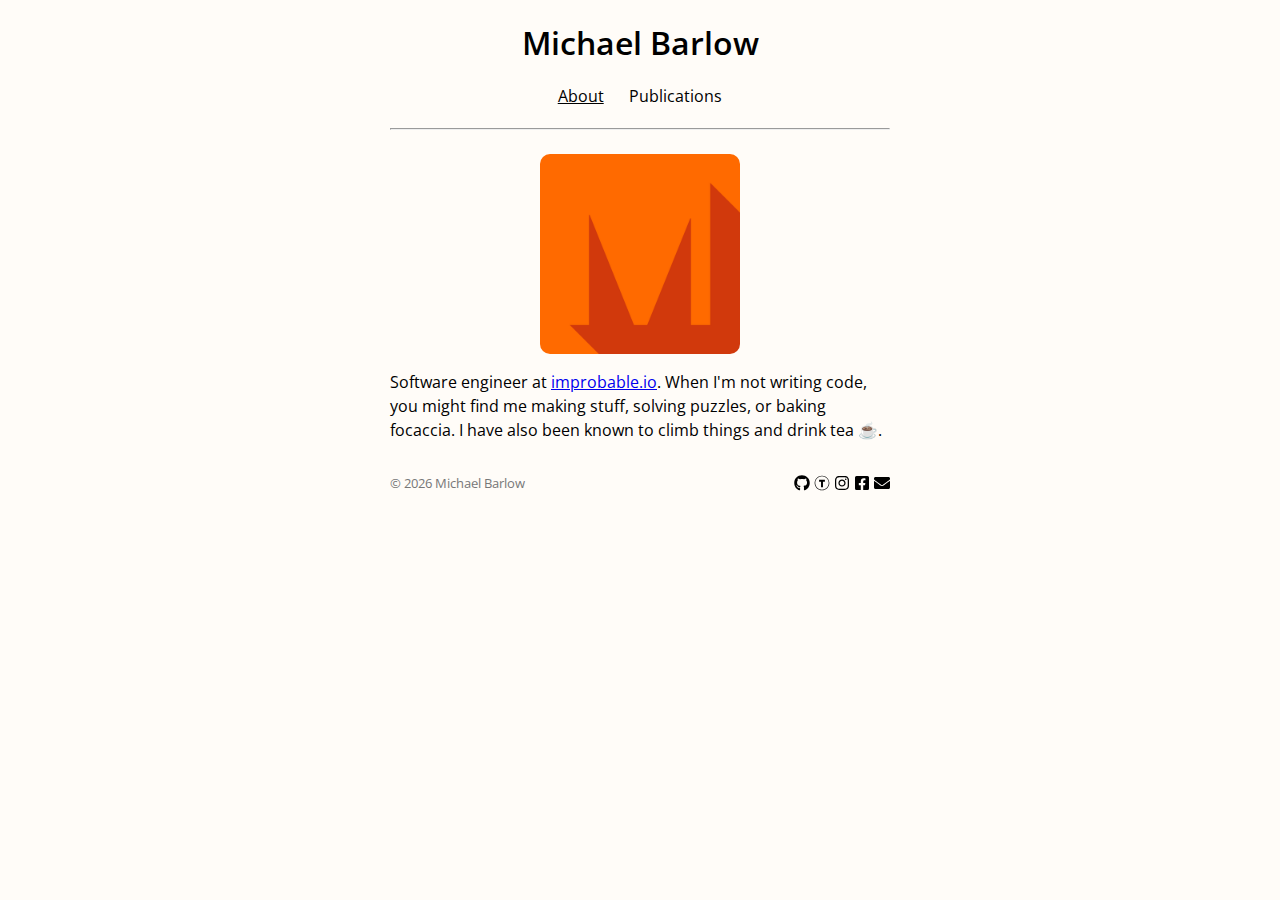
==== index.html @ ca9a3c47 "Initial commit" ====
<!DOCTYPE html>
<html>
  <head>
    <meta charset="UTF-8">
    <meta name="viewport" content="width=device-width, initial-scale=1, shrink-to-fit=no" />
    <meta name="author" content="Michael Barlow">
    <meta name="description" content="Personal website">
    <link rel="shortcut icon" type="image/x-icon" href="/favicon.ico">
    <link href="https://fonts.googleapis.com/css2?family=Open+Sans:wght@400;600;700&display=swap" rel="stylesheet">
    <link href="/css/styles.css" rel="stylesheet">
    <title>Michael Barlow</title>
  </head>
  <body>
    <noscript>
      <header>
        <span>Please enable JavaScript to view this site in full.</span>
      </header>
    </noscript>
    <header>
      <h1>Michael Barlow</h1>
      <nav>
        <a href="/" class="selected">About</a>
        <a href="/publications">Publications</a>
      </nav>
      <hr />
    </header>
    <main>
      <div id="about-me">
        <img id="image-of-me" src="./images/me.png"/>
        <p>Software engineer at <a href="https://improbable.io/">improbable.io</a>. When I'm not writing code, you might find me making stuff, solving puzzles, or baking focaccia. I have also been known to climb things and drink tea &#9749;.</p>
      </div>
    </main>
    <footer>
      <script src="/js/generateFooterCopyright.js"></script>
      <nav id="social-icons" aria-label="Social">
        <a href="https://github.com/Michael-JB"><img src="/icons/github.svg"></a>
        <a href="https://www.thingiverse.com/michael__b"><img src="/icons/thingiverse.svg"></a>
        <a href="https://instagram.com/"><img src="/icons/instagram.svg"></a>
        <a href="https://facebook.com/"><img src="/icons/facebook.svg"></a>
        <a href="" id="email-anchor"><img src="/icons/email.svg"></a>
        <script src="/js/generateFooterEmail.js"></script>
      </nav>
    </footer>
  </body>
</html>
---- css/styles.css ----
html {
  font-family: "Open Sans", sans-serif;
}

body {
  max-width: 500px;
  margin: 0 auto;
  padding: 0 1em;
  background-color: rgb(255, 252, 248);
}

noscript header {
  border: 1px solid red;
  text-align: center;
  padding: 1em;
  margin: 0.5em;
}

header h1 {
  text-align: center;
  font-weight: 600;
  margin-bottom: 0;
}

header nav {
  display: flex;
  flex-wrap: wrap;
  justify-content: center;
  margin: 1em;
}

header nav a {
  padding: 0.3em;
  margin: 0 0.5em;
  color: black;
  text-decoration: none;
  cursor: pointer;
}

header nav a:hover {
  background-color: rgb(220, 220, 220);
}

header nav .selected {
  text-decoration: underline;
}

main {
  margin-bottom: 2em;
}

footer {
  display: flex;
  align-items: stretch;
}

footer small {
  color: rgb(120, 120, 120);
  flex-grow: 1;
}

footer nav {
  flex-grow: 1;
  text-align: right;
}

footer nav a img {
  width: 1em;
  height: 1em;
}

footer nav a img:hover {
  border-bottom: 1px solid black;
}

#about-me {
  display: flex;
  flex-direction: column;
  align-items: center;
  line-height: 150%;
}

#about-me p {
  margin-bottom: 0;
}

#image-of-me {
  width: 90%;
  max-width: 200px;
  border-radius: 5%;
  margin-top: 1em;
}

ul {
  font-size: small;
  text-align: left;
  padding: 0;
  list-style: none;
}

.publication .me {
  text-decoration: underline;
  font-style: normal;
}

.publication-links li {
  display: inline-block;
  margin-right: 0.5em;
}
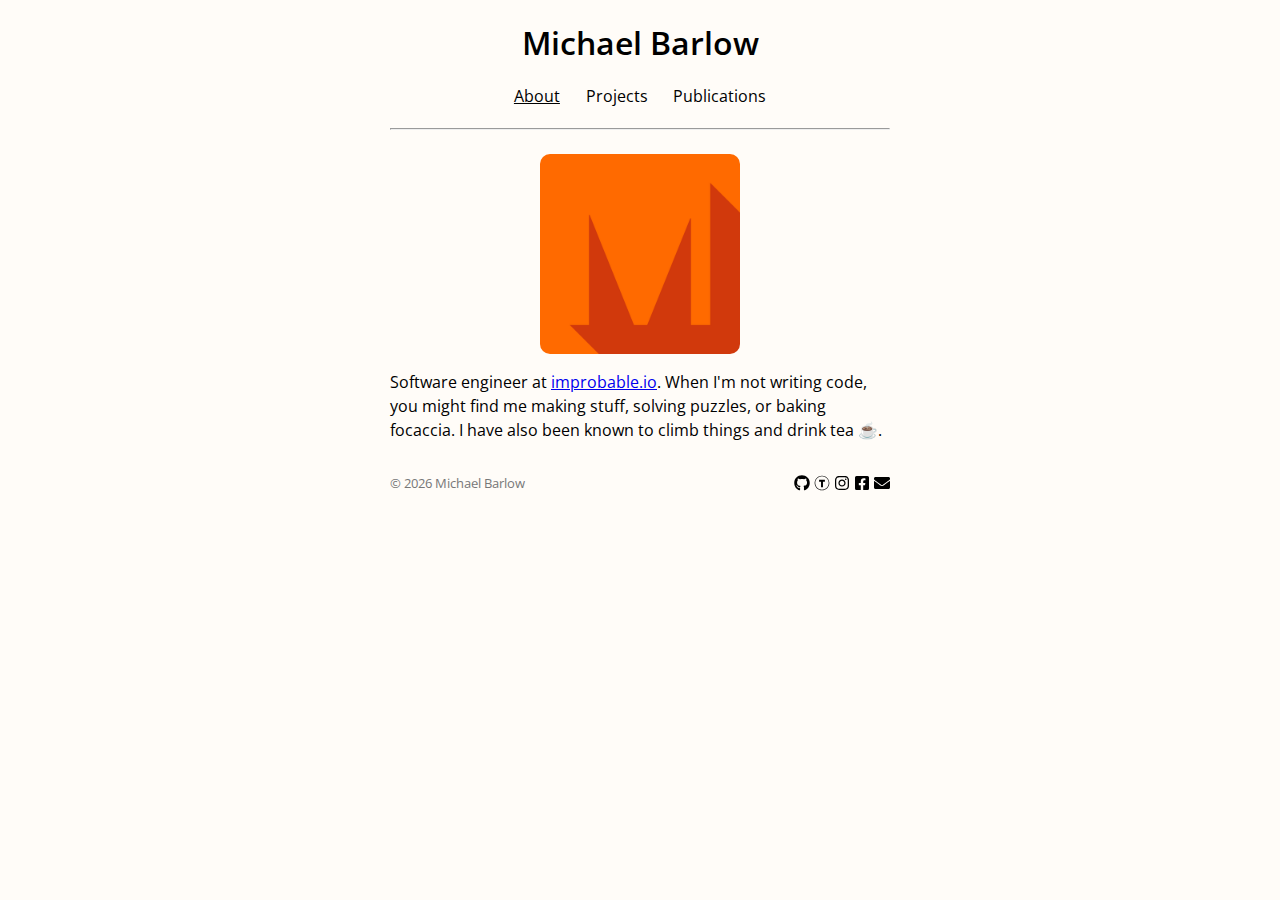
==== commit 28776563: "Add project page" ====
--- a/index.html
+++ b/index.html
@@ -20,6 +20,7 @@
       <h1>Michael Barlow</h1>
       <nav>
         <a href="/" class="selected">About</a>
+        <a href="/projects">Projects</a>
         <a href="/publications">Publications</a>
       </nav>
       <hr />
--- a/css/styles.css
+++ b/css/styles.css
@@ -5,15 +5,15 @@
 body {
   max-width: 500px;
   margin: 0 auto;
-  padding: 0 1em;
+  padding: 0 1rem;
   background-color: rgb(255, 252, 248);
 }
 
 noscript header {
   border: 1px solid red;
   text-align: center;
-  padding: 1em;
-  margin: 0.5em;
+  padding: 1rem;
+  margin: 0.5rem;
 }
 
 header h1 {
@@ -26,12 +26,12 @@
   display: flex;
   flex-wrap: wrap;
   justify-content: center;
-  margin: 1em;
+  margin: 1rem;
 }
 
 header nav a {
-  padding: 0.3em;
-  margin: 0 0.5em;
+  padding: 0.3rem;
+  margin: 0 0.5rem;
   color: black;
   text-decoration: none;
   cursor: pointer;
@@ -46,12 +46,13 @@
 }
 
 main {
-  margin-bottom: 2em;
+  margin-bottom: 2rem;
 }
 
 footer {
   display: flex;
   align-items: stretch;
+  margin-bottom: 1rem;
 }
 
 footer small {
@@ -65,8 +66,8 @@
 }
 
 footer nav a img {
-  width: 1em;
-  height: 1em;
+  width: 1rem;
+  height: 1rem;
 }
 
 footer nav a img:hover {
@@ -88,7 +89,7 @@
   width: 90%;
   max-width: 200px;
   border-radius: 5%;
-  margin-top: 1em;
+  margin-top: 1rem;
 }
 
 ul {
@@ -105,5 +106,14 @@
 
 .publication-links li {
   display: inline-block;
-  margin-right: 0.5em;
+  margin-right: 0.5rem;
 }
+
+.project-links li {
+  display: inline-block;
+  margin-right: 0.5rem;
+}
+
+.projects-list > li {
+  margin-bottom: 1rem;
+}
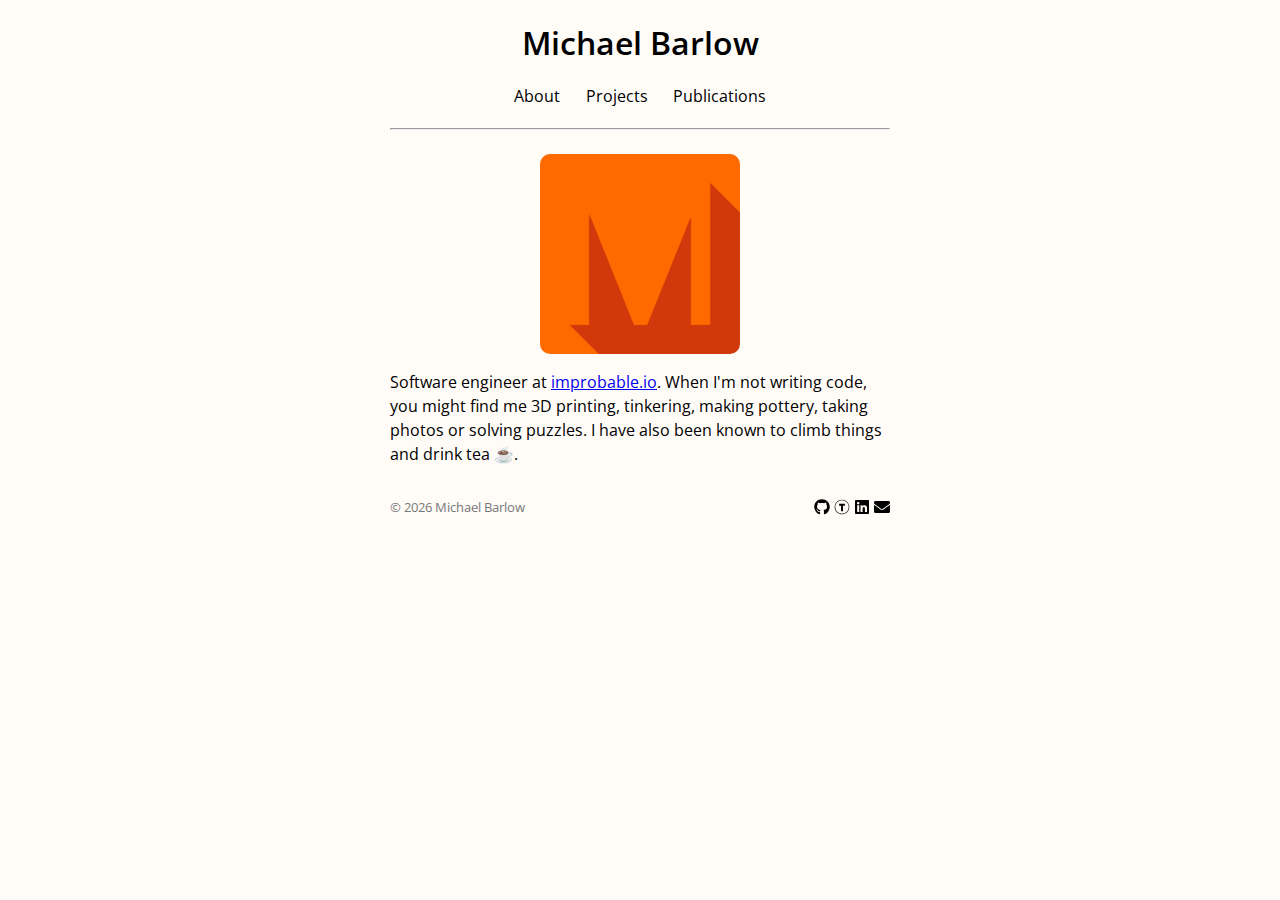
==== commit 0a11d83f: "Update for 2023" ====
--- a/index.html
+++ b/index.html
@@ -18,29 +18,29 @@
     </noscript>
     <header>
       <h1>Michael Barlow</h1>
-      <nav>
-        <a href="/" class="selected">About</a>
-        <a href="/projects">Projects</a>
-        <a href="/publications">Publications</a>
-      </nav>
+      <script src="/js/generateNavigation.js"></script>
       <hr />
     </header>
     <main>
       <div id="about-me">
-        <img id="image-of-me" src="./images/me.png"/>
-        <p>Software engineer at <a href="https://improbable.io/">improbable.io</a>. When I'm not writing code, you might find me making stuff, solving puzzles, or baking focaccia. I have also been known to climb things and drink tea &#9749;.</p>
+        <img id="image-of-me" src="./images/me.png" />
+        <p>
+          Software engineer at <a href="https://improbable.io/">improbable.io</a>. When I'm not
+          writing code, you might find me 3D printing, tinkering, making
+          pottery, taking photos or solving puzzles. I have also been known to
+          climb things and drink tea &#9749;.
+        </p>
       </div>
     </main>
     <footer>
       <script src="/js/generateFooterCopyright.js"></script>
       <nav id="social-icons" aria-label="Social">
-        <a href="https://github.com/Michael-JB"><img src="/icons/github.svg"></a>
-        <a href="https://www.thingiverse.com/michael__b"><img src="/icons/thingiverse.svg"></a>
-        <a href="https://instagram.com/"><img src="/icons/instagram.svg"></a>
-        <a href="https://facebook.com/"><img src="/icons/facebook.svg"></a>
-        <a href="" id="email-anchor"><img src="/icons/email.svg"></a>
+        <a href="https://github.com/Michael-JB"><img src="/icons/github.svg"/></a>
+        <a href="https://www.thingiverse.com/michael__b"><img src="/icons/thingiverse.svg"/></a>
+        <a href="https://www.linkedin.com/in/michael-barlow-0252b224a/"><img src="/icons/linkedin.svg"/></a>
+        <a href="" id="email-anchor"><img src="/icons/email.svg" /></a>
         <script src="/js/generateFooterEmail.js"></script>
       </nav>
     </footer>
   </body>
-</html>+</html>
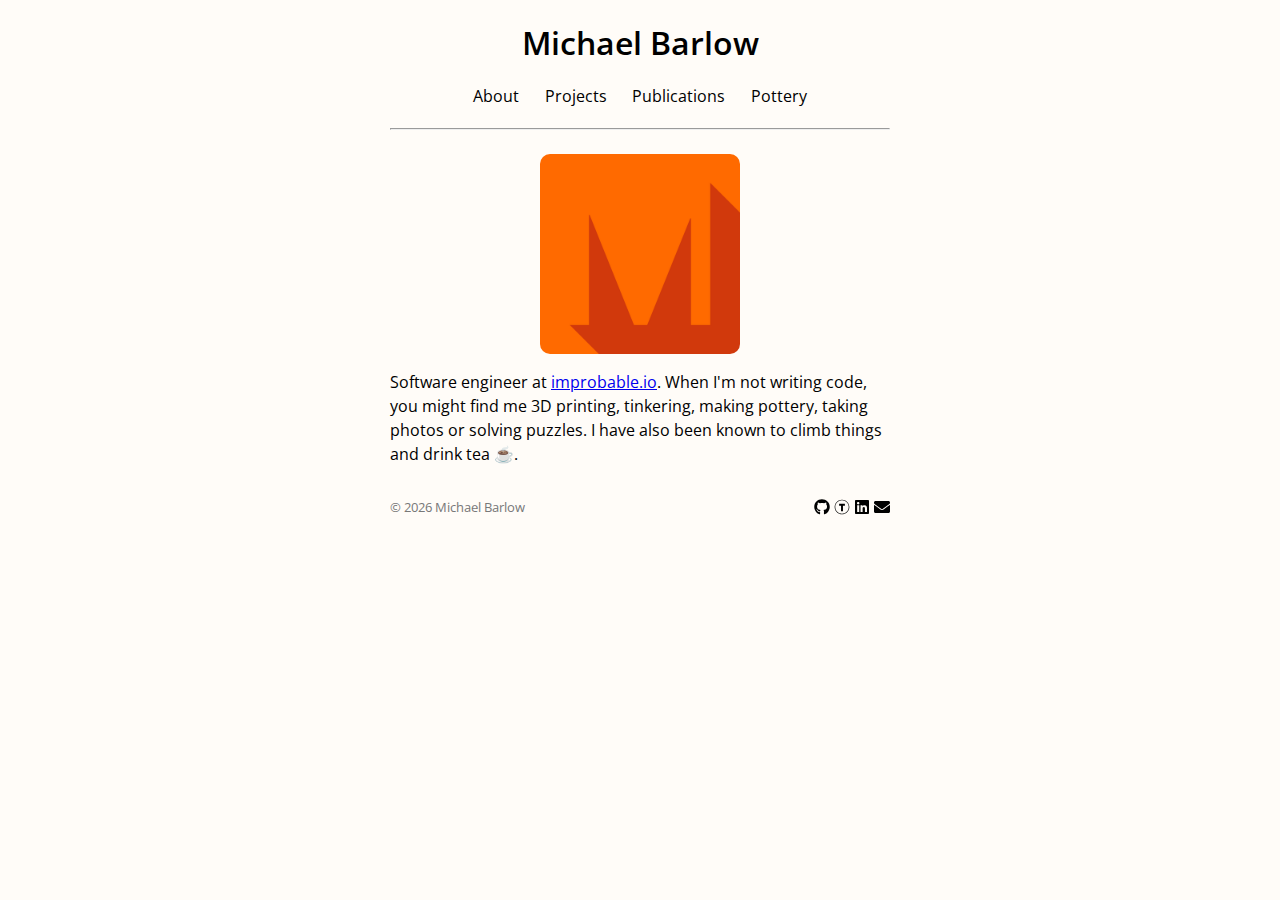
==== commit c8d38fe5: "Generate common footer" ====
--- a/index.html
+++ b/index.html
@@ -32,15 +32,6 @@
         </p>
       </div>
     </main>
-    <footer>
-      <script src="/js/generateFooterCopyright.js"></script>
-      <nav id="social-icons" aria-label="Social">
-        <a href="https://github.com/Michael-JB"><img src="/icons/github.svg"/></a>
-        <a href="https://www.thingiverse.com/michael__b"><img src="/icons/thingiverse.svg"/></a>
-        <a href="https://www.linkedin.com/in/michael-barlow-0252b224a/"><img src="/icons/linkedin.svg"/></a>
-        <a href="" id="email-anchor"><img src="/icons/email.svg" /></a>
-        <script src="/js/generateFooterEmail.js"></script>
-      </nav>
-    </footer>
+    <script src="/js/generateFooter.js"></script>
   </body>
 </html>
--- a/css/styles.css
+++ b/css/styles.css
@@ -117,3 +117,8 @@
 .projects-list > li {
   margin-bottom: 1rem;
 }
+
+.pottery img {
+  max-width: 100%;
+  margin-top: 0.5rem;
+}
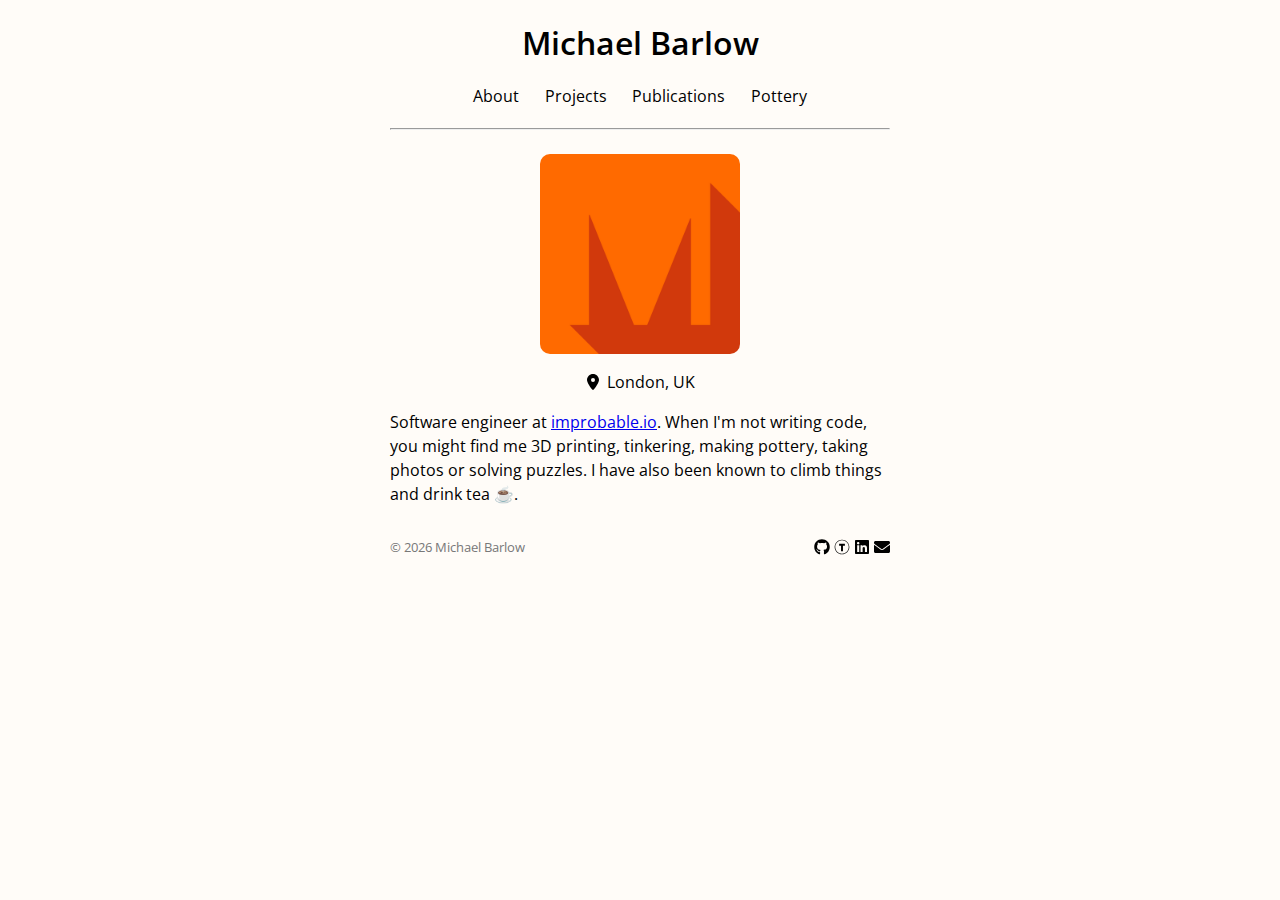
==== commit e9baeea2: "Add location" ====
--- a/index.html
+++ b/index.html
@@ -24,6 +24,10 @@
     <main>
       <div id="about-me">
         <img id="image-of-me" src="./images/me.png" />
+        <p id="location">
+          <img class="icon" src="/icons/location.svg"/>
+          <span>London, UK</span>
+        </p>
         <p>
           Software engineer at <a href="https://improbable.io/">improbable.io</a>. When I'm not
           writing code, you might find me 3D printing, tinkering, making
--- a/css/styles.css
+++ b/css/styles.css
@@ -65,7 +65,7 @@
   text-align: right;
 }
 
-footer nav a img {
+img.icon {
   width: 1rem;
   height: 1rem;
 }
@@ -90,6 +90,12 @@
   max-width: 200px;
   border-radius: 5%;
   margin-top: 1rem;
+}
+
+#location {
+  display: flex;
+  align-items: center;
+  column-gap: 0.4rem;
 }
 
 ul {
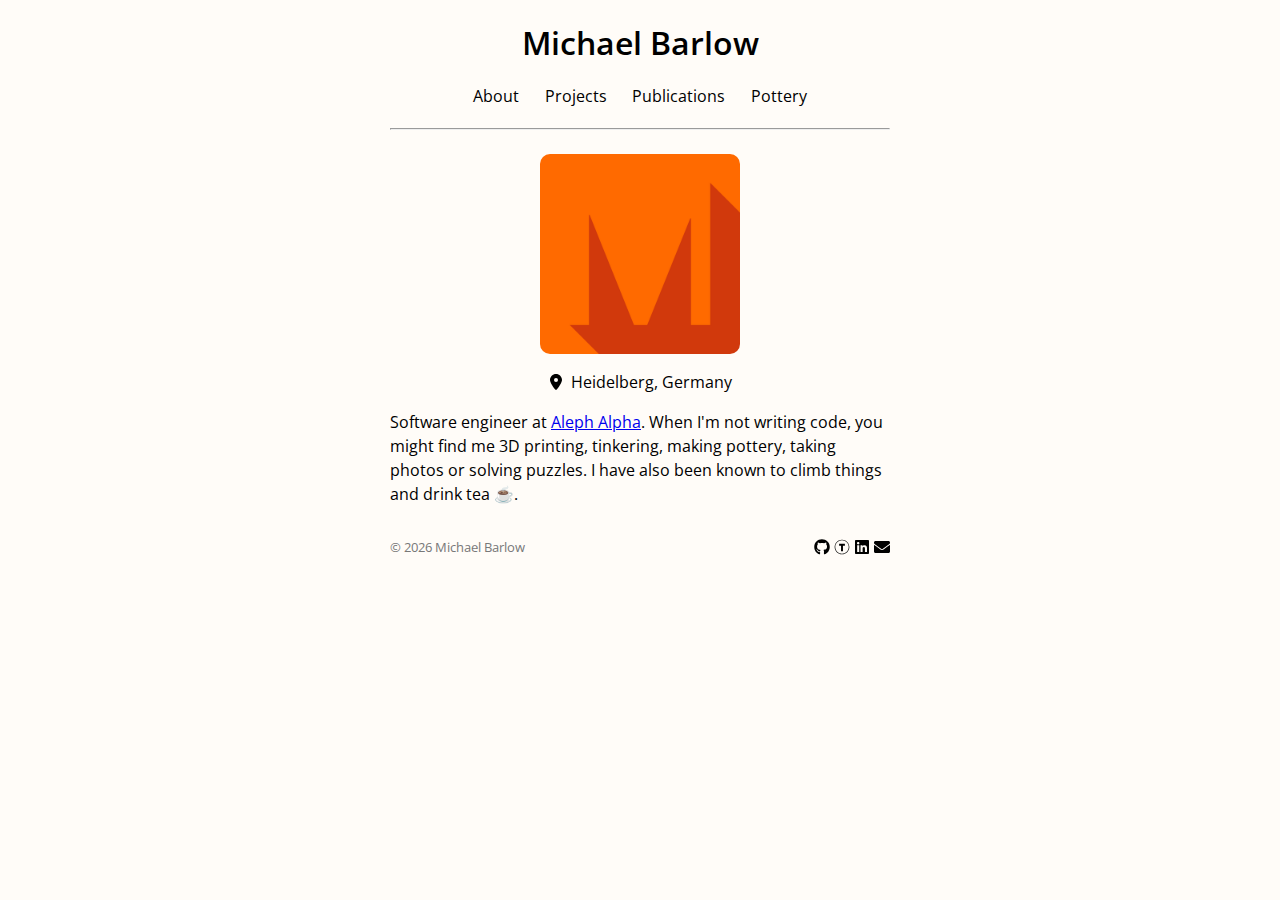
==== commit e72776d2: "Update location and job" ====
--- a/index.html
+++ b/index.html
@@ -26,10 +26,10 @@
         <img id="image-of-me" src="./images/me.png" />
         <p id="location">
           <img class="icon" src="/icons/location.svg"/>
-          <span>London, UK</span>
+          <span>Heidelberg, Germany</span>
         </p>
         <p>
-          Software engineer at <a href="https://improbable.io/">improbable.io</a>. When I'm not
+          Software engineer at <a href="https://aleph-alpha.com/">Aleph Alpha</a>. When I'm not
           writing code, you might find me 3D printing, tinkering, making
           pottery, taking photos or solving puzzles. I have also been known to
           climb things and drink tea &#9749;.
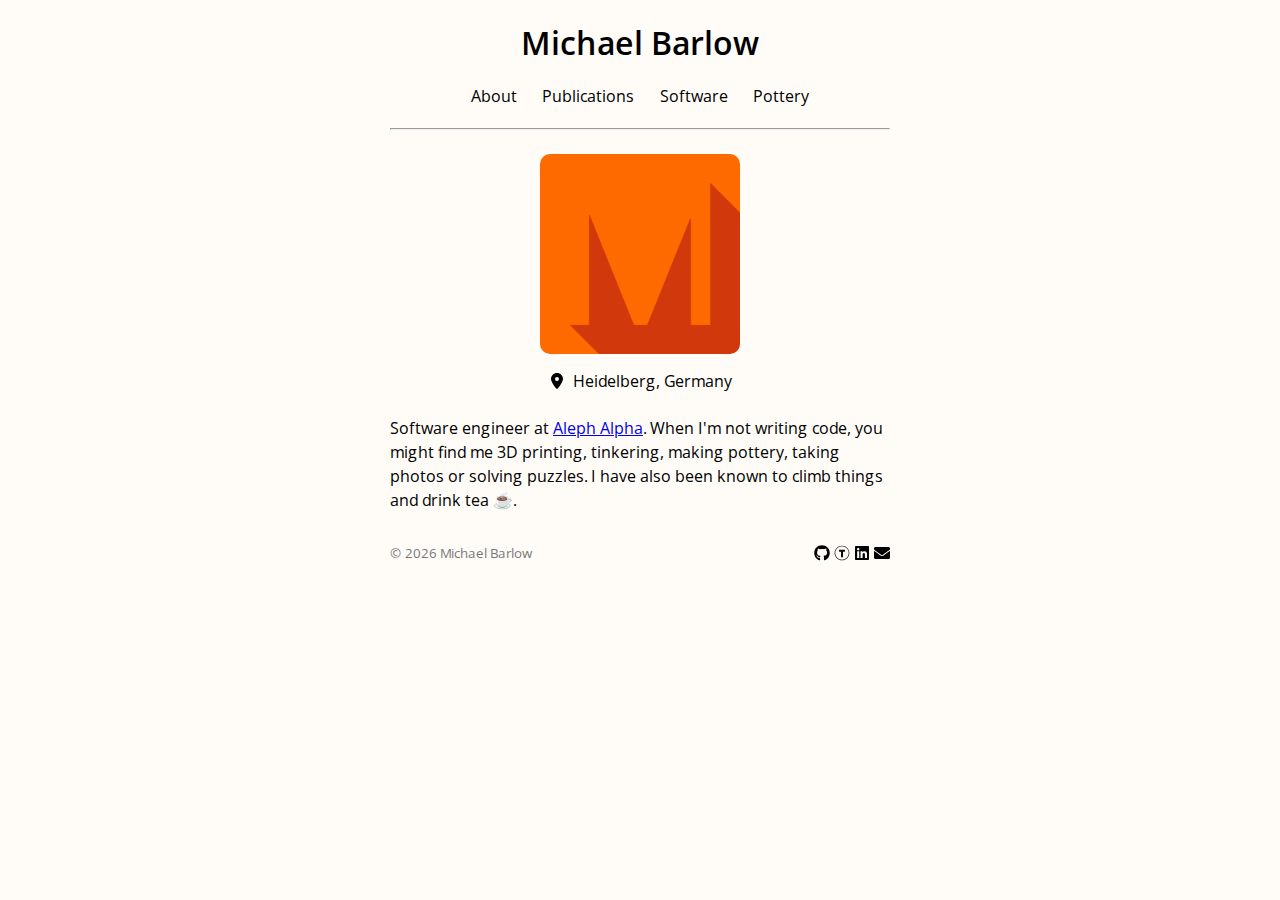
==== commit b11f10c0: "Add pottery tools page" ====
--- a/index.html
+++ b/index.html
@@ -6,7 +6,6 @@
     <meta name="author" content="Michael Barlow">
     <meta name="description" content="Personal website">
     <link rel="shortcut icon" type="image/x-icon" href="/favicon.ico">
-    <link href="https://fonts.googleapis.com/css2?family=Open+Sans:wght@400;600;700&display=swap" rel="stylesheet">
     <link href="/css/styles.css" rel="stylesheet">
     <title>Michael Barlow</title>
   </head>
@@ -22,13 +21,13 @@
       <hr />
     </header>
     <main>
-      <div id="about-me">
-        <img id="image-of-me" src="./images/me.png" />
-        <p id="location">
+      <div class="rows">
+        <img class="profile mt-1" src="./images/me.png" />
+        <div class="columns mt-1">
           <img class="icon" src="/icons/location.svg"/>
           <span>Heidelberg, Germany</span>
-        </p>
-        <p>
+        </div>
+        <p class="stretch mt-2 mb-0">
           Software engineer at <a href="https://aleph-alpha.com/">Aleph Alpha</a>. When I'm not
           writing code, you might find me 3D printing, tinkering, making
           pottery, taking photos or solving puzzles. I have also been known to
--- a/css/styles.css
+++ b/css/styles.css
@@ -1,3 +1,12 @@
+@font-face {
+  font-family: "Open Sans";
+  font-style: normal;
+  font-weight: 400 700;
+  font-stretch: 100%;
+  font-display: swap;
+  src: url("../fonts/open-sans.woff2") format("woff2");
+}
+
 html {
   font-family: "Open Sans", sans-serif;
 }
@@ -46,6 +55,7 @@
 }
 
 main {
+  margin-top: 1rem;
   margin-bottom: 2rem;
 }
 
@@ -65,66 +75,82 @@
   text-align: right;
 }
 
+footer nav a img:hover {
+  border-bottom: 1px solid black;
+}
+
+em.underline {
+  text-decoration: underline;
+  font-style: normal;
+}
+
 img.icon {
   width: 1rem;
   height: 1rem;
 }
 
-footer nav a img:hover {
-  border-bottom: 1px solid black;
+img.profile {
+  max-width: 200px;
+  border-radius: 5%;
 }
 
-#about-me {
-  display: flex;
-  flex-direction: column;
-  align-items: center;
-  line-height: 150%;
-}
-
-#about-me p {
-  margin-bottom: 0;
-}
-
-#image-of-me {
-  width: 90%;
-  max-width: 200px;
-  border-radius: 5%;
-  margin-top: 1rem;
-}
-
-#location {
-  display: flex;
-  align-items: center;
-  column-gap: 0.4rem;
+img {
+  max-width: 100%;
 }
 
 ul {
   font-size: small;
   text-align: left;
+  list-style: square;
+}
+
+ul.simple {
   padding: 0;
   list-style: none;
 }
 
-.publication .me {
-  text-decoration: underline;
-  font-style: normal;
+p.stretch {
+  line-height: 1.5;
 }
 
-.publication-links li {
-  display: inline-block;
-  margin-right: 0.5rem;
+h3 {
+  font-size: small;
 }
 
-.project-links li {
-  display: inline-block;
-  margin-right: 0.5rem;
+.columns {
+  display: flex;
+  align-items: center;
+  gap: 0.5rem;
 }
 
-.projects-list > li {
+.rows {
+  display: flex;
+  flex-direction: column;
+  align-items: center;
+  gap: 0.5rem;
+}
+
+.m0 {
+  margin: 0;
+}
+
+.mt-1 {
+  margin-top: 0.5rem;
+}
+
+.mv-1 {
+  margin-top: 0.5rem;
+  margin-bottom: 0.5rem;
+}
+
+.mt-2 {
+  margin-top: 1rem;
+}
+
+.mb-0 {
+  margin-bottom: 0;
+}
+
+.mb-2 {
   margin-bottom: 1rem;
 }
-
-.pottery img {
-  max-width: 100%;
-  margin-top: 0.5rem;
-}
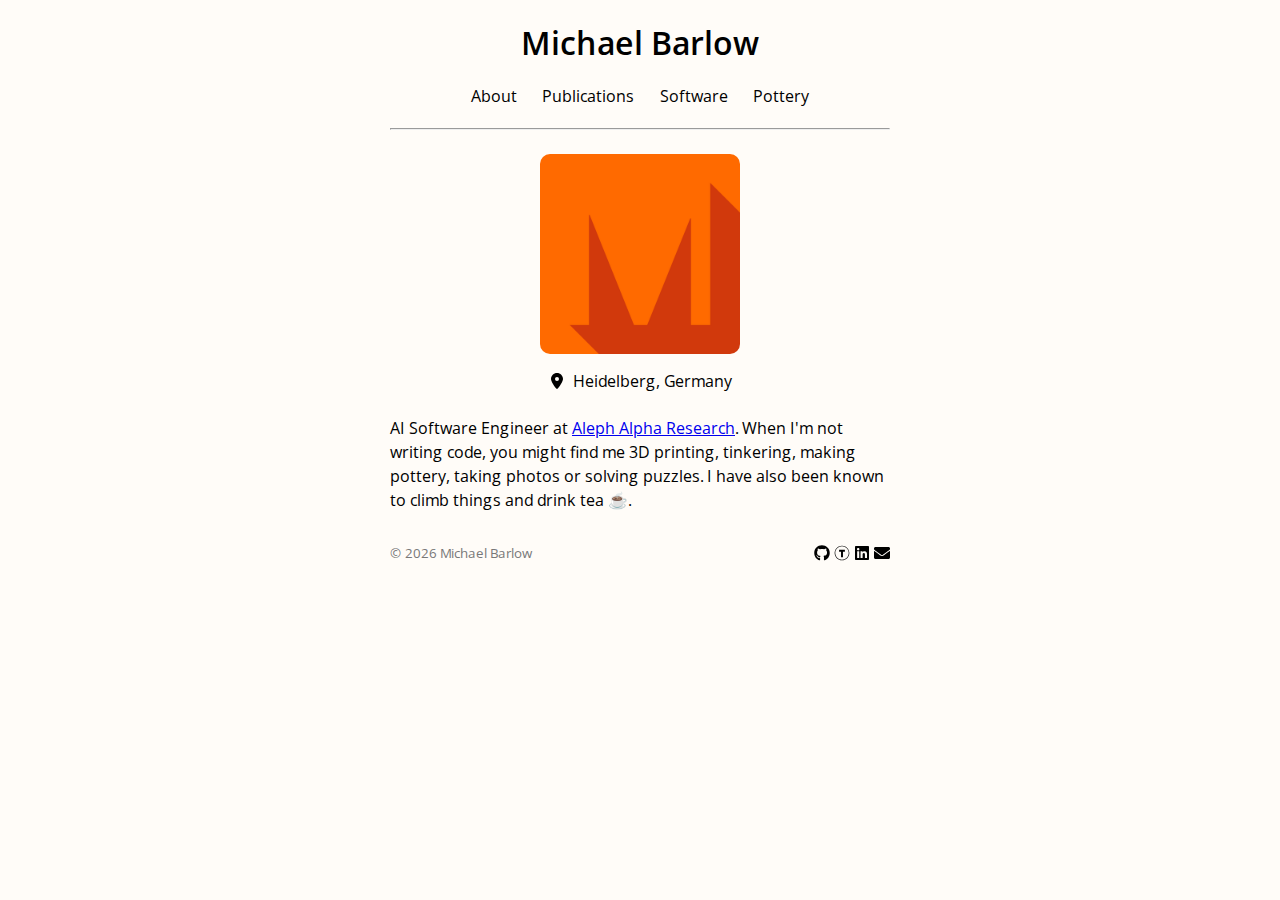
==== commit 94e6403d: "Update job details" ====
--- a/index.html
+++ b/index.html
@@ -28,7 +28,7 @@
           <span>Heidelberg, Germany</span>
         </div>
         <p class="stretch mt-2 mb-0">
-          Software engineer at <a href="https://aleph-alpha.com/">Aleph Alpha</a>. When I'm not
+          AI Software Engineer at <a href="https://aleph-alpha.com/">Aleph Alpha Research</a>. When I'm not
           writing code, you might find me 3D printing, tinkering, making
           pottery, taking photos or solving puzzles. I have also been known to
           climb things and drink tea &#9749;.
